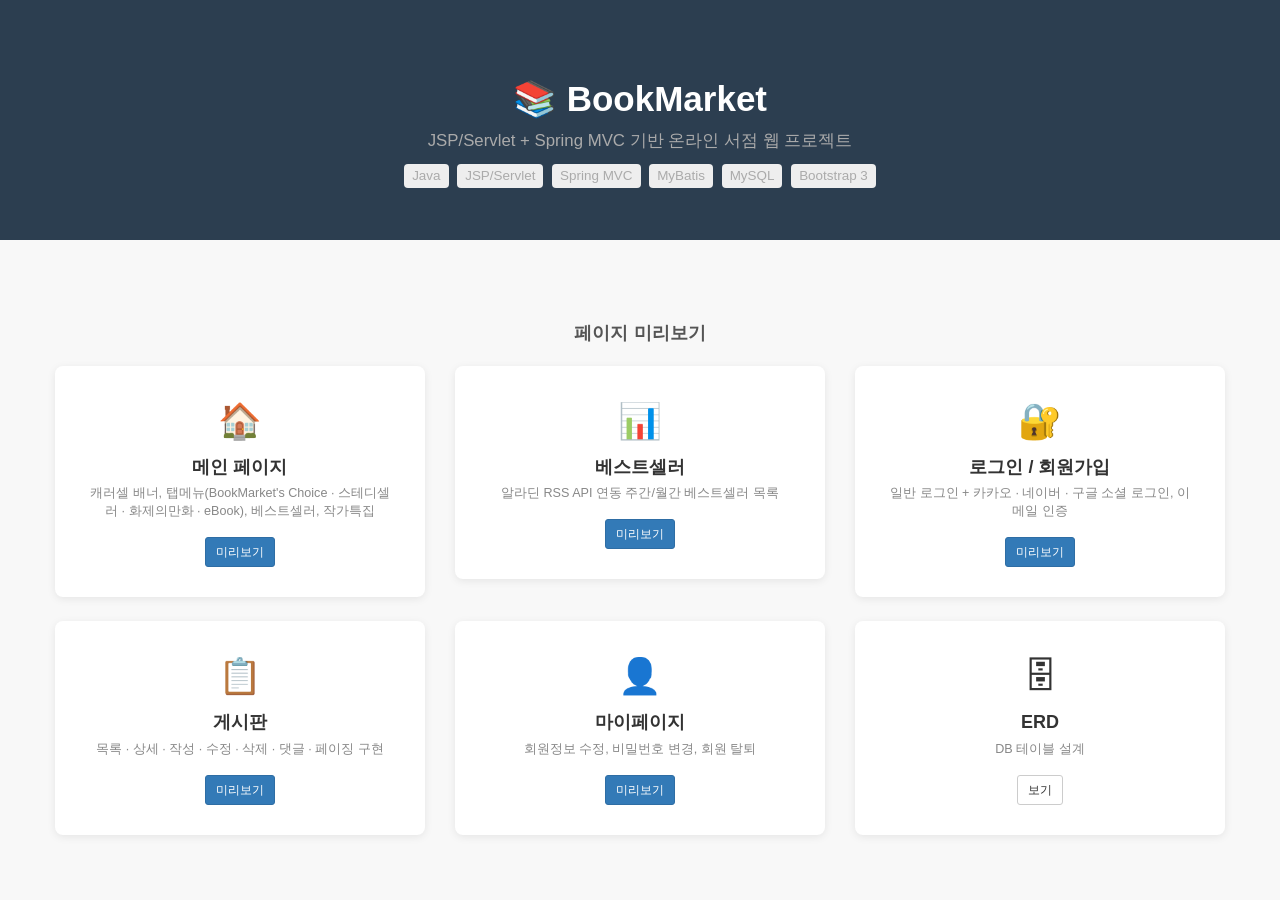
==== docs/index.html @ 2b7cc693 "docs: add GitHub Pages HTML preview" ====
<!DOCTYPE html>
<html lang="ko">
<head>
  <meta charset="UTF-8">
  <meta name="viewport" content="width=device-width, initial-scale=1">
  <link rel="stylesheet" href="https://maxcdn.bootstrapcdn.com/bootstrap/3.3.7/css/bootstrap.min.css">
  <title>BookMarket - Preview</title>
  <style>
    body { background: #f8f8f8; }
    .hero { background: #2c3e50; color: white; padding: 60px 0 40px; text-align: center; }
    .hero h1 { font-size: 2.5em; font-weight: bold; }
    .hero p { font-size: 1.2em; color: #aaa; margin-top: 10px; }
    .card-grid { padding: 40px 0; }
    .preview-card { background: white; border-radius: 8px; box-shadow: 0 2px 8px rgba(0,0,0,0.08); padding: 30px; margin-bottom: 24px; text-align: center; transition: box-shadow 0.2s; }
    .preview-card:hover { box-shadow: 0 4px 16px rgba(0,0,0,0.15); }
    .preview-card .icon { font-size: 2.5em; margin-bottom: 12px; }
    .preview-card h4 { font-weight: bold; margin-bottom: 8px; }
    .preview-card p { color: #888; font-size: 0.9em; margin-bottom: 16px; }
    .badge-tag { display: inline-block; background: #eee; border-radius: 4px; padding: 2px 8px; font-size: 0.8em; margin: 2px; }
    .section-title { text-align: center; margin: 40px 0 20px; font-weight: bold; font-size: 1.3em; color: #555; }
  </style>
</head>
<body>
  <div class="hero">
    <h1>📚 BookMarket</h1>
    <p>JSP/Servlet + Spring MVC 기반 온라인 서점 웹 프로젝트</p>
    <p>
      <span class="badge-tag">Java</span>
      <span class="badge-tag">JSP/Servlet</span>
      <span class="badge-tag">Spring MVC</span>
      <span class="badge-tag">MyBatis</span>
      <span class="badge-tag">MySQL</span>
      <span class="badge-tag">Bootstrap 3</span>
    </p>
  </div>

  <div class="container card-grid">
    <div class="section-title">페이지 미리보기</div>
    <div class="row">
      <div class="col-sm-4">
        <div class="preview-card">
          <div class="icon">🏠</div>
          <h4>메인 페이지</h4>
          <p>캐러셀 배너, 탭메뉴(BookMarket's Choice · 스테디셀러 · 화제의만화 · eBook), 베스트셀러, 작가특집</p>
          <a href="main.html" class="btn btn-primary btn-sm">미리보기</a>
        </div>
      </div>
      <div class="col-sm-4">
        <div class="preview-card">
          <div class="icon">📊</div>
          <h4>베스트셀러</h4>
          <p>알라딘 RSS API 연동 주간/월간 베스트셀러 목록</p>
          <a href="bestSeller.html" class="btn btn-primary btn-sm">미리보기</a>
        </div>
      </div>
      <div class="col-sm-4">
        <div class="preview-card">
          <div class="icon">🔐</div>
          <h4>로그인 / 회원가입</h4>
          <p>일반 로그인 + 카카오 · 네이버 · 구글 소셜 로그인, 이메일 인증</p>
          <a href="login.html" class="btn btn-primary btn-sm">미리보기</a>
        </div>
      </div>
      <div class="col-sm-4">
        <div class="preview-card">
          <div class="icon">📋</div>
          <h4>게시판</h4>
          <p>목록 · 상세 · 작성 · 수정 · 삭제 · 댓글 · 페이징 구현</p>
          <a href="bookList.html" class="btn btn-primary btn-sm">미리보기</a>
        </div>
      </div>
      <div class="col-sm-4">
        <div class="preview-card">
          <div class="icon">👤</div>
          <h4>마이페이지</h4>
          <p>회원정보 수정, 비밀번호 변경, 회원 탈퇴</p>
          <a href="mypage.html" class="btn btn-primary btn-sm">미리보기</a>
        </div>
      </div>
      <div class="col-sm-4">
        <div class="preview-card">
          <div class="icon">🗄</div>
          <h4>ERD</h4>
          <p>DB 테이블 설계</p>
          <a href="erd.png" class="btn btn-default btn-sm" target="_blank">보기</a>
        </div>
      </div>
    </div>
  </div>
</body>
</html>
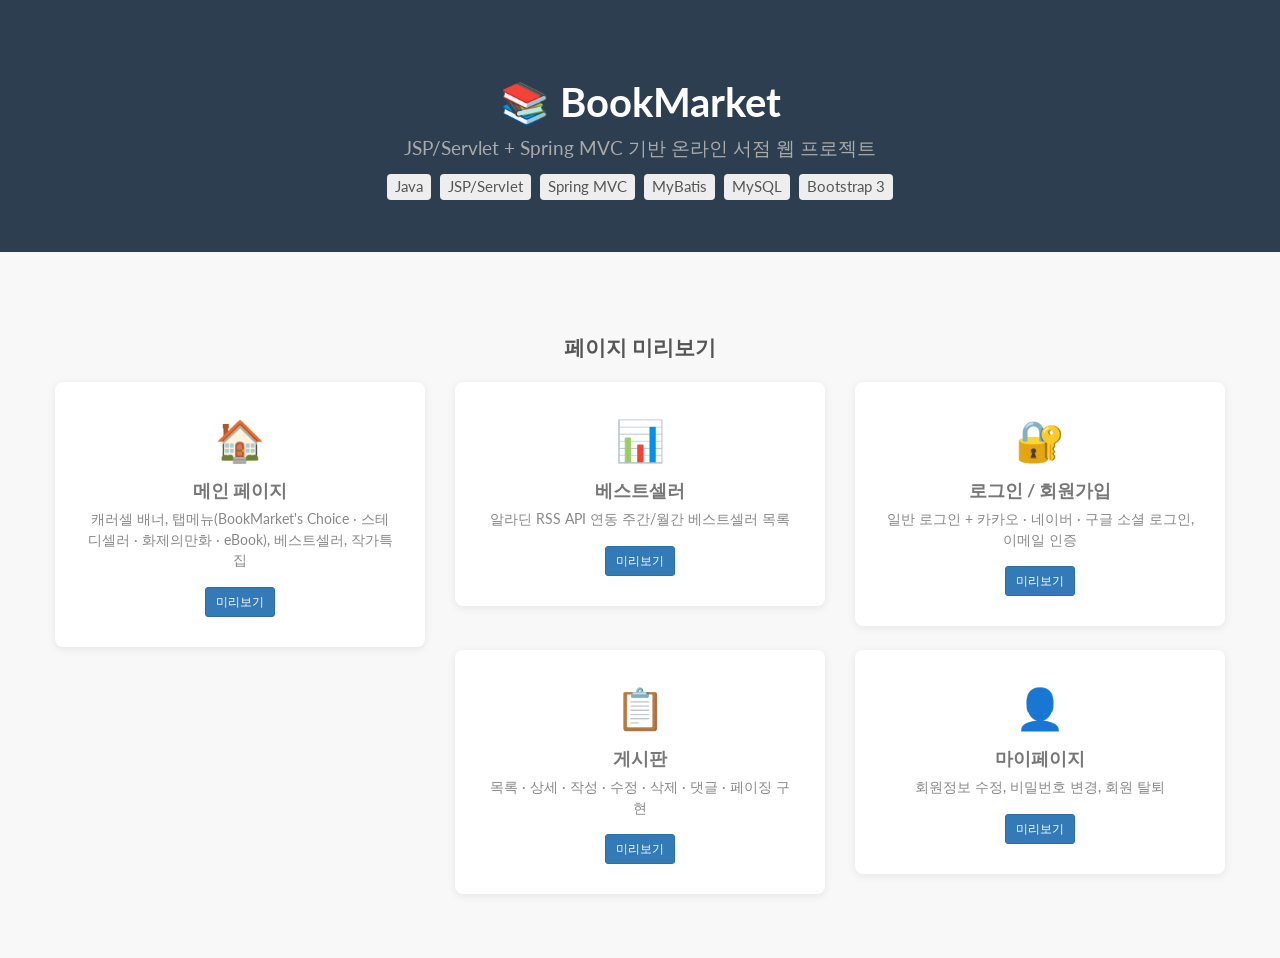
==== commit e85c7940: "Add CSS files to docs and apply fonts/styles to preview pages" ====
--- a/docs/index.html
+++ b/docs/index.html
@@ -4,9 +4,12 @@
   <meta charset="UTF-8">
   <meta name="viewport" content="width=device-width, initial-scale=1">
   <link rel="stylesheet" href="https://maxcdn.bootstrapcdn.com/bootstrap/3.3.7/css/bootstrap.min.css">
+  <link href="https://fonts.googleapis.com/css?family=Lato:300,400,700" rel="stylesheet">
+  <link href="https://fonts.googleapis.com/css?family=Montserrat" rel="stylesheet">
+  <link rel="stylesheet" href="css/default.css">
   <title>BookMarket - Preview</title>
   <style>
-    body { background: #f8f8f8; }
+    body { background: #f8f8f8; font-family: 'Lato', sans-serif; }
     .hero { background: #2c3e50; color: white; padding: 60px 0 40px; text-align: center; }
     .hero h1 { font-size: 2.5em; font-weight: bold; }
     .hero p { font-size: 1.2em; color: #aaa; margin-top: 10px; }
@@ -16,7 +19,7 @@
     .preview-card .icon { font-size: 2.5em; margin-bottom: 12px; }
     .preview-card h4 { font-weight: bold; margin-bottom: 8px; }
     .preview-card p { color: #888; font-size: 0.9em; margin-bottom: 16px; }
-    .badge-tag { display: inline-block; background: #eee; border-radius: 4px; padding: 2px 8px; font-size: 0.8em; margin: 2px; }
+    .badge-tag { display: inline-block; background: #eee; border-radius: 4px; padding: 2px 8px; font-size: 0.8em; margin: 2px; color: #555; }
     .section-title { text-align: center; margin: 40px 0 20px; font-weight: bold; font-size: 1.3em; color: #555; }
   </style>
 </head>
@@ -77,15 +80,7 @@
           <a href="mypage.html" class="btn btn-primary btn-sm">미리보기</a>
         </div>
       </div>
-      <div class="col-sm-4">
-        <div class="preview-card">
-          <div class="icon">🗄</div>
-          <h4>ERD</h4>
-          <p>DB 테이블 설계</p>
-          <a href="erd.png" class="btn btn-default btn-sm" target="_blank">보기</a>
-        </div>
-      </div>
     </div>
   </div>
 </body>
-</html>
+</html>
--- a/docs/css/default.css
+++ b/docs/css/default.css
@@ -0,0 +1,41 @@
+/* General Demo Style */
+@import url(https://fonts.googleapis.com/css?family=Lato:300,400,700);
+
+*, *:after, *:before { -webkit-box-sizing: border-box; -moz-box-sizing: border-box; box-sizing: border-box; }
+body, html { font-size: 100%; padding: 0; margin: 0; }
+
+.clearfix:before, .clearfix:after { content: " "; display: table; }
+.clearfix:after { clear: both; }
+
+body {
+	font-family: 'Lato', Calibri, Arial, sans-serif;
+	color: #777;
+}
+
+a {
+	color: #555;
+	text-decoration: none;
+	outline: none;
+}
+
+a:hover, a:active { color: #777; }
+a img { border: none; }
+
+.container > header {
+	margin: 0 auto;
+	padding: 2em;
+	text-align: center;
+	background: rgba(0,0,0,0.01);
+}
+
+.container > header h1 {
+	font-size: 2.625em;
+	line-height: 1.3;
+	margin: 0;
+	font-weight: 300;
+}
+
+@media screen and (max-width: 46.0625em) {
+	.column { width: 100%; min-width: auto; min-height: auto; padding: 1em; }
+	.column p { text-align: left; font-size: 1.5em; }
+}
